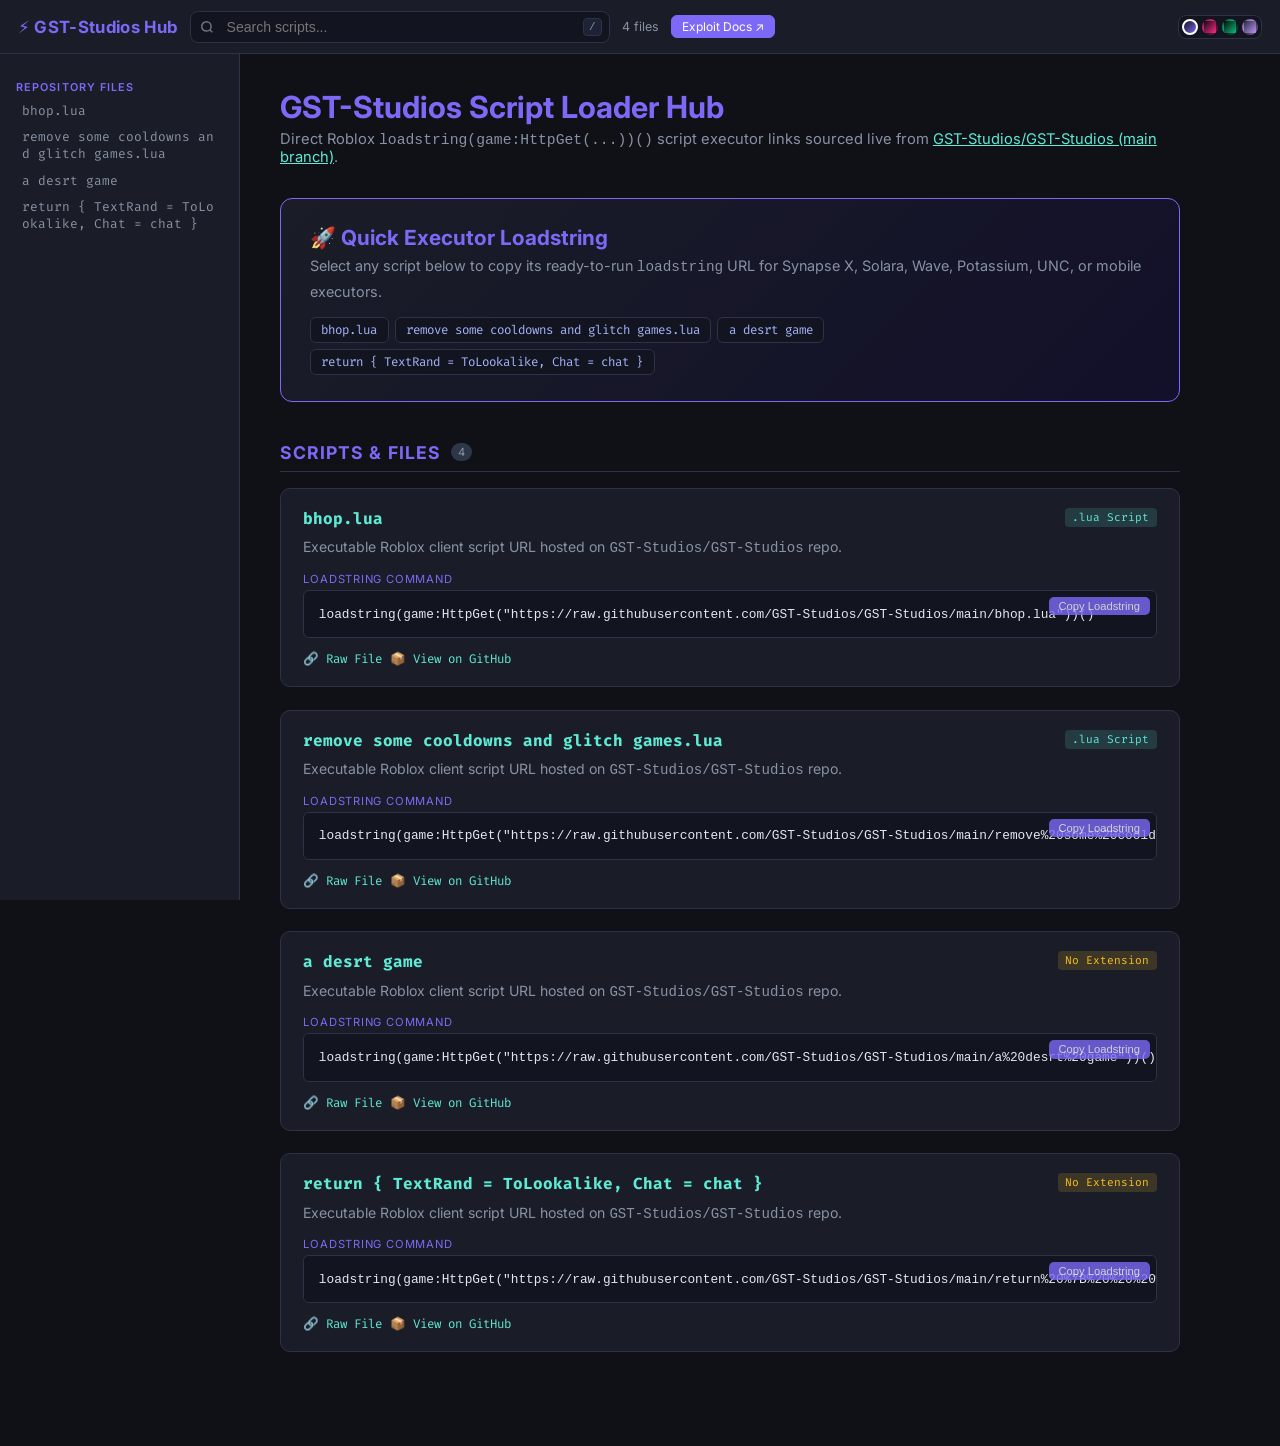
==== index.html @ d47f7b79 "Add files via upload" ====
<!DOCTYPE html>
<html lang="en">
<head>
  <meta charset="UTF-8" />
  <meta name="viewport" content="width=device-width, initial-scale=1.0"/>
  <title>GST Studios — Roblox Scripts Hub</title>
  <link rel="preconnect" href="https://fonts.googleapis.com">
  <link rel="preconnect" href="https://fonts.gstatic.com" crossorigin>
  <link href="https://fonts.googleapis.com/css2?family=Fira+Code:wght@400;500;600&family=Inter:wght@300;400;500;600;700;800&display=swap" rel="stylesheet">
  <style>
    :root {
      --bg: #0f1117;
      --surface: #1a1d27;
      --surface2: #1e2235;
      --border: #2e3147;
      --accent: #7c6af7;
      --accent-glow: rgba(124, 106, 247, 0.35);
      --accent2: #5eead4;
      --accent3: #f472b6;
      --text: #e2e8f0;
      --muted: #8892a4;
      --code-bg: #12151f;
      --tag: #2d3748;
      --warn: #fbbf24;
      --green: #86efac;
      --red: #f87171;
      --radius-sm: 6px;
      --radius-md: 10px;
      --radius-lg: 14px;
      --shadow: 0 10px 30px -10px rgba(0, 0, 0, 0.5);
    }

    [data-theme="cyberpunk"] {
      --bg: #0d0914;
      --surface: #161224;
      --surface2: #211a36;
      --border: #3c2a60;
      --accent: #ff2a85;
      --accent-glow: rgba(255, 42, 133, 0.4);
      --accent2: #00f0ff;
      --accent3: #ffe600;
      --text: #f0f3fe;
      --muted: #9a8bb8;
      --code-bg: #0a0710;
    }

    [data-theme="matrix"] {
      --bg: #050b06;
      --surface: #0a160c;
      --surface2: #102414;
      --border: #1a3c21;
      --accent: #10b981;
      --accent-glow: rgba(16, 185, 129, 0.4);
      --accent2: #34d399;
      --accent3: #a7f3d0;
      --text: #d1fae5;
      --muted: #5eead4;
      --code-bg: #020503;
    }

    [data-theme="dracula"] {
      --bg: #282a36;
      --surface: #343746;
      --surface2: #44475a;
      --border: #6272a4;
      --accent: #bd93f9;
      --accent-glow: rgba(189, 147, 249, 0.4);
      --accent2: #8be9fd;
      --accent3: #ff79c6;
      --text: #f8f8f2;
      --muted: #6272a4;
      --code-bg: #1e1f29;
    }

    * { box-sizing: border-box; margin: 0; padding: 0; }
    html { scroll-behavior: smooth; }
    body {
      background: var(--bg);
      color: var(--text);
      font-family: 'Segoe UI', 'Inter', system-ui, sans-serif;
      display: flex;
      min-height: 100vh;
      font-size: 15px;
    }

    /* ── TOP BAR ── */
    #topbar {
      position: fixed; top: 0; left: 0; right: 0; height: 54px;
      background: var(--surface); border-bottom: 1px solid var(--border);
      display: flex; align-items: center; gap: 12px;
      padding: 0 18px; z-index: 200;
    }
    #topbar .logo {
      color: var(--accent); font-weight: 700; font-size: 1.05rem;
      white-space: nowrap; letter-spacing: 0.02em; display: flex; align-items: center; gap: 8px;
    }
    #search-wrap { flex: 1; max-width: 420px; position: relative; }
    #search {
      width: 100%; background: var(--code-bg); border: 1px solid var(--border); border-radius: 8px;
      color: var(--text); padding: 7px 32px 7px 36px; font-size: 0.88rem; outline: none;
      transition: border-color .15s;
    }
    #search:focus { border-color: var(--accent); }
    #search-wrap svg { position: absolute; left: 10px; top: 50%; transform: translateY(-50%); opacity: .45; pointer-events: none; }
    .kbd-shortcut {
      position: absolute; right: 8px; top: 50%; transform: translateY(-50%);
      background: var(--surface2); border: 1px solid var(--border);
      color: var(--muted); font-size: 0.68rem; font-family: monospace;
      padding: 2px 5px; border-radius: 4px; pointer-events: none;
    }
    #search-count { color: var(--muted); font-size: 0.78rem; white-space: nowrap; }
    #filter-wrap { display: flex; gap: 6px; flex-wrap: wrap; }
    .filter-btn {
      background: var(--tag); border: 1px solid var(--border); color: var(--muted);
      border-radius: 6px; padding: 3px 10px; font-size: 0.75rem; cursor: pointer;
      transition: all .15s; white-space: nowrap;
    }
    .filter-btn:hover, .filter-btn.active { background: var(--accent); border-color: var(--accent); color: #fff; }

    .theme-selector {
      display: flex; gap: 4px; background: var(--code-bg); padding: 3px;
      border: 1px solid var(--border); border-radius: 8px; margin-left: auto;
    }
    .theme-dot {
      width: 16px; height: 16px; border-radius: 50%; cursor: pointer;
      border: 2px solid transparent; transition: transform 0.2s;
    }
    .theme-dot:hover { transform: scale(1.15); }
    .theme-dot.active { border-color: #fff; }
    .theme-dot.default { background: linear-gradient(135deg, #0f1117, #7c6af7); }
    .theme-dot.cyberpunk { background: linear-gradient(135deg, #0d0914, #ff2a85); }
    .theme-dot.matrix { background: linear-gradient(135deg, #050b06, #10b981); }
    .theme-dot.dracula { background: linear-gradient(135deg, #282a36, #bd93f9); }

    .menu-toggle {
      display: none; background: none; border: none; color: var(--text);
      font-size: 1.2rem; cursor: pointer; padding: 4px;
    }

    /* ── SIDEBAR ── */
    nav {
      width: 240px; min-width: 200px; background: var(--surface);
      border-right: 1px solid var(--border); height: calc(100vh - 54px);
      position: fixed; top: 54px; left: 0; bottom: 0;
      overflow-y: auto; padding: 0.8rem 0; z-index: 100;
    }
    nav::-webkit-scrollbar { width: 4px; }
    nav::-webkit-scrollbar-thumb { background: var(--border); border-radius: 4px; }
    nav .nav-section {
      color: var(--accent); font-size: 0.68rem; text-transform: uppercase;
      letter-spacing: .1em; padding: .8rem 1rem .2rem; font-weight: 600;
      display: flex; justify-content: space-between; align-items: center;
    }
    nav a {
      display: block; padding: .3rem 1rem; color: var(--muted);
      text-decoration: none; font-size: 0.8rem; transition: color .12s, background .12s;
      border-radius: 4px; margin: 0 .4rem; word-break: break-all; font-family: 'Fira Code', monospace;
    }
    nav a:hover { color: var(--accent2); background: var(--surface2); }
    nav a.active { color: var(--accent2); background: var(--surface2); font-weight: 600; border-left: 2px solid var(--accent2); }

    /* ── MAIN ── */
    main { margin-left: 240px; margin-top: 54px; padding: 2.2rem 2.5rem 5rem 2.5rem; max-width: 980px; width: 100%; }
    .page-title { font-size: 1.9rem; color: var(--accent); margin-bottom: .3rem; font-weight: 700; }
    .subtitle { color: var(--muted); margin-bottom: 2rem; font-size: .92rem; }

    /* ── HERO CARD ── */
    .hero-card {
      background: linear-gradient(135deg, #1a1d27 0%, #12102a 100%);
      border: 1px solid var(--accent); border-radius: 12px; padding: 1.6rem 1.8rem; margin-bottom: 2rem;
    }
    .hero-card h2 { font-size: 1.3rem; color: var(--accent); margin-bottom: .3rem; }
    .hero-card p { color: var(--muted); font-size: .9rem; line-height: 1.7; margin-bottom: .8rem; }
    .pill-grid { display: flex; flex-wrap: wrap; gap: 6px; margin-top: .6rem; }
    .pill {
      background: var(--code-bg); border: 1px solid var(--border); border-radius: 6px;
      padding: .25rem .65rem; font-family: 'Fira Code', monospace; font-size: .78rem; color: #a5b4fc;
      text-decoration: none; cursor: pointer; transition: all 0.15s;
    }
    .pill:hover { border-color: var(--accent2); color: var(--accent2); }

    /* ── SECTION HEADERS ── */
    .section-header {
      margin: 2.5rem 0 1rem; padding-bottom: .5rem;
      border-bottom: 1px solid var(--border);
      display: flex; align-items: center; gap: 10px;
    }
    .section-header h2 { font-size: 1.1rem; color: var(--accent); text-transform: uppercase; letter-spacing: .06em; }
    .section-count { background: var(--tag); color: var(--muted); font-size: .7rem; padding: 2px 7px; border-radius: 10px; }

    /* ── SCRIPT CARDS ── */
    .fn-card {
      background: var(--surface); border: 1px solid var(--border);
      border-radius: 10px; margin-bottom: 1.4rem; padding: 1.2rem 1.4rem;
      scroll-margin-top: 64px; transition: border-color .15s;
    }
    .fn-card:hover { border-color: #3e4260; }
    .fn-card.hidden { display: none; }
    .fn-card .fn-header { display: flex; align-items: flex-start; justify-content: space-between; gap: 8px; margin-bottom: .4rem; }
    .fn-card h3 { font-size: 1rem; color: var(--accent2); font-family: 'Fira Code', monospace; word-break: break-all; }
    .tag {
      display: inline-block; background: var(--tag); color: var(--accent2); border-radius: 4px;
      font-size: .7rem; padding: .12rem .45rem; font-family: 'Fira Code', monospace;
    }
    .tag.no-ext { color: var(--warn); background: rgba(251, 191, 36, 0.15); }
    .tag.lua { color: var(--accent2); background: rgba(94, 234, 212, 0.15); }

    .fn-card p { color: var(--muted); font-size: .88rem; line-height: 1.65; margin-bottom: .7rem; }
    .fn-card .example-label { font-size: .7rem; color: var(--accent); text-transform: uppercase; letter-spacing: .07em; margin-bottom: .25rem; }
    .pre-wrap { position: relative; }
    pre {
      background: var(--code-bg); border-radius: 6px; padding: .8rem 0.9rem;
      font-family: 'Fira Code', monospace; font-size: .8rem;
      color: #e2e8f0; overflow-x: auto; border: 1px solid var(--border); line-height: 1.55;
    }
    .copy-btn {
      position: absolute; top: 7px; right: 7px;
      background: var(--accent); color: #fff; border: none; border-radius: 5px;
      padding: .2rem .6rem; font-size: .7rem; cursor: pointer; opacity: .8; transition: opacity .15s;
    }
    .copy-btn:hover { opacity: 1; }
    .copy-btn.copied { background: #22c55e; }

    .card-actions {
      display: flex; gap: 8px; margin-top: 0.8rem;
    }
    .link-btn {
      color: var(--accent2); font-size: 0.78rem; text-decoration: none;
      font-family: 'Fira Code', monospace; display: inline-flex; align-items: center; gap: 4px;
      transition: color 0.15s;
    }
    .link-btn:hover { color: #fff; text-decoration: underline; }

    .no-results { text-align: center; color: var(--muted); padding: 4rem 0; font-size: .95rem; }
    .no-results span { font-size: 2.5rem; display: block; margin-bottom: .5rem; }

    /* TOAST */
    #toast {
      position: fixed; bottom: 20px; right: 20px; background: var(--surface2);
      border: 1px solid var(--accent); color: var(--text); padding: 10px 16px;
      border-radius: 8px; font-size: 0.85rem; z-index: 1000; opacity: 0; transform: translateY(20px);
      transition: all 0.3s ease; pointer-events: none;
    }
    #toast.show { opacity: 1; transform: translateY(0); }

    /* SCROLLBAR */
    ::-webkit-scrollbar { width: 6px; height: 6px; }
    ::-webkit-scrollbar-track { background: transparent; }
    ::-webkit-scrollbar-thumb { background: var(--border); border-radius: 4px; }

    @media (max-width: 900px) {
      .menu-toggle { display: block; }
      nav { transform: translateX(-100%); width: 260px; }
      nav.open { transform: translateX(0); }
      main { margin-left: 0; padding: 1.5rem 1rem; }
    }
  </style>
</head>
<body>

  <!-- TOPBAR -->
  <div id="topbar">
    <button class="menu-toggle" id="menuToggle">☰</button>
    <div class="logo">⚡ GST-Studios Hub</div>
    <div id="search-wrap">
      <svg width="14" height="14" viewBox="0 0 24 24" fill="none" stroke="currentColor" stroke-width="2.5"><circle cx="11" cy="11" r="8"/><path d="m21 21-4.35-4.35"/></svg>
      <input id="search" type="text" placeholder="Search scripts..." autocomplete="off" spellcheck="false"/>
      <span class="kbd-shortcut">/</span>
    </div>
    <span id="search-count"></span>
    <div id="filter-wrap">
      <a href="http://gst-studios.github.io/exploitdocs.html" target="_blank" class="filter-btn" style="text-decoration:none; display:inline-flex; align-items:center; gap:4px; background:var(--accent); color:#fff; border-color:var(--accent);">Exploit Docs ↗</a>
    </div>
    <div class="theme-selector">
      <div class="theme-dot default active" data-theme="default" title="Default Dark"></div>
      <div class="theme-dot cyberpunk" data-theme="cyberpunk" title="Cyberpunk"></div>
      <div class="theme-dot matrix" data-theme="matrix" title="Matrix"></div>
      <div class="theme-dot dracula" data-theme="dracula" title="Dracula"></div>
    </div>
  </div>

  <!-- SIDEBAR -->
  <nav id="sidebar">
    <div class="nav-section">Repository Files</div>
    <div id="sidebar-links">
      <!-- Dynamic sidebar links rendered via JS -->
    </div>
  </nav>

  <!-- MAIN -->
  <main id="main-content">
    <h1 class="page-title">GST-Studios Script Loader Hub</h1>
    <p class="subtitle">Direct Roblox <code>loadstring(game:HttpGet(...))()</code> script executor links sourced live from <a href="https://github.com/GST-Studios/GST-Studios/tree/main" target="_blank" style="color:var(--accent2);">GST-Studios/GST-Studios (main branch)</a>.</p>

    <div class="hero-card">
      <h2>🚀 Quick Executor Loadstring</h2>
      <p>Select any script below to copy its ready-to-run <code>loadstring</code> URL for Synapse X, Solara, Wave, Potassium, UNC, or mobile executors.</p>
      <div class="pill-grid" id="quick-pills">
        <!-- Quick pills auto filled -->
      </div>
    </div>

    <div id="no-results" class="no-results" style="display:none;">
      <span>🔍</span>No scripts match your search query.
    </div>

    <div class="section-header">
      <h2>Scripts & Files</h2>
      <span class="section-count" id="total-count">0</span>
    </div>

    <div id="cards-container">
      <!-- Script cards auto-rendered here -->
    </div>
  </main>

  <div id="toast">Copied loadstring to clipboard!</div>

  <script>
    // Fallback file list from GST-Studios/GST-Studios (main branch)
    const fallbackFiles = [
      { path: "bhop.lua", type: "lua" },
      { path: "remove some cooldowns and glitch games.lua", type: "lua" },
      { path: "a desrt game", type: "no-ext" },
      { path: "return {     TextRand = ToLookalike,     Chat = chat }", type: "no-ext" }
    ];

    const repoOwner = "GST-Studios";
    const repoName = "GST-Studios";
    const branch = "main";
    const rawBaseUrl = `https://raw.githubusercontent.com/${repoOwner}/${repoName}/${branch}/`;

    const searchInput = document.getElementById('search');
    const searchCount = document.getElementById('search-count');
    const totalCountEl = document.getElementById('total-count');
    const cardsContainer = document.getElementById('cards-container');
    const sidebarLinksEl = document.getElementById('sidebar-links');
    const quickPillsEl = document.getElementById('quick-pills');
    const noResults = document.getElementById('no-results');
    const toast = document.getElementById('toast');
    const filterBtns = document.querySelectorAll('.filter-btn');

    let currentCategory = 'all';
    let loadedFiles = [];

    function makeCardId(path) {
      return 'file-' + path.replace(/[^a-zA-Z0-9_-]/g, '-').toLowerCase();
    }

    function encodePath(path) {
      return path.split('/').map(segment => encodeURIComponent(segment)).join('/');
    }

    function renderFiles(files) {
      loadedFiles = files;
      cardsContainer.innerHTML = '';
      sidebarLinksEl.innerHTML = '';
      quickPillsEl.innerHTML = '';

      totalCountEl.textContent = files.length;

      files.forEach(file => {
        const id = makeCardId(file.path);
        const encoded = encodePath(file.path);
        const rawUrl = rawBaseUrl + encoded;
        const githubUrl = `https://github.com/${repoOwner}/${repoName}/blob/${branch}/${encoded}`;
        const loadstringCode = `loadstring(game:HttpGet("${rawUrl}"))()`;
        const isLua = file.path.endsWith('.lua');
        const cat = isLua ? 'lua' : 'no-ext';
        const tagText = isLua ? '.lua Script' : 'No Extension';

        // Sidebar link
        const a = document.createElement('a');
        a.href = '#' + id;
        a.textContent = file.path;
        sidebarLinksEl.appendChild(a);

        // Quick pill
        const pill = document.createElement('a');
        pill.className = 'pill';
        pill.href = '#' + id;
        pill.textContent = file.path;
        quickPillsEl.appendChild(pill);

        // Function Card
        const card = document.createElement('div');
        card.className = 'fn-card';
        card.id = id;
        card.dataset.category = cat;
        card.dataset.path = file.path.toLowerCase();

        card.innerHTML = `
          <div class="fn-header">
            <h3>${escapeHtml(file.path)}</h3>
            <span class="tag ${cat}">${tagText}</span>
          </div>
          <p>Executable Roblox client script URL hosted on <code>GST-Studios/${repoName}</code> repo.</p>
          <div class="example-label">Loadstring Command</div>
          <div class="pre-wrap">
            <button class="copy-btn" onclick="copyText('${escapeQuotes(loadstringCode)}')">Copy Loadstring</button>
            <pre><code>${escapeHtml(loadstringCode)}</code></pre>
          </div>
          <div class="card-actions">
            <a class="link-btn" href="${rawUrl}" target="_blank">🔗 Raw File</a>
            <a class="link-btn" href="${githubUrl}" target="_blank">📦 View on GitHub</a>
          </div>
        `;

        cardsContainer.appendChild(card);
      });

      updateFilter();
    }

    function escapeHtml(str) {
      return str.replace(/&/g, "&amp;").replace(/</g, "&lt;").replace(/>/g, "&gt;").replace(/"/g, "&quot;");
    }

    function escapeQuotes(str) {
      return str.replace(/\\/g, '\\\\').replace(/'/g, "\\'").replace(/"/g, '\\"');
    }

    function copyText(text) {
      navigator.clipboard.writeText(text).then(() => {
        showToast("Copied loadstring to clipboard!");
      }).catch(() => {
        // Fallback
        const textarea = document.createElement('textarea');
        textarea.value = text;
        document.body.appendChild(textarea);
        textarea.select();
        document.execCommand('copy');
        document.body.removeChild(textarea);
        showToast("Copied loadstring to clipboard!");
      });
    }

    function showToast(msg) {
      toast.textContent = msg;
      toast.classList.add('show');
      setTimeout(() => toast.classList.remove('show'), 2000);
    }

    function updateFilter() {
      const q = searchInput.value.toLowerCase().trim();
      const cards = cardsContainer.querySelectorAll('.fn-card');
      let visible = 0;

      cards.forEach(card => {
        const cat = card.dataset.category;
        const text = card.innerText.toLowerCase();
        const matchesCat = (currentCategory === 'all' || cat === currentCategory);
        const matchesSearch = !q || text.includes(q);

        if (matchesCat && matchesSearch) {
          card.classList.remove('hidden');
          visible++;
        } else {
          card.classList.add('hidden');
        }
      });

      searchCount.textContent = `${visible} file${visible === 1 ? '' : 's'}`;
      noResults.style.display = visible === 0 ? 'block' : 'none';
    }

    // Fetch live from GitHub tree API
    async function fetchRepoTree() {
      try {
        const res = await fetch(`https://api.github.com/repos/${repoOwner}/${repoName}/git/trees/${branch}?recursive=1`);
        if (!res.ok) throw new Error('API Rate Limit or Error');
        const data = await res.json();
        
        const files = (data.tree || [])
          .filter(item => item.type === 'blob')
          .filter(item => {
            const name = item.path;
            if (name.startsWith('.')) return false;
            if (name.toLowerCase() === 'readme.md') return false;
            // .lua OR no extension
            const hasExt = name.includes('.') && !name.endsWith('/');
            const isLua = name.endsWith('.lua');
            return isLua || !hasExt;
          })
          .map(item => ({
            path: item.path,
            type: item.path.endsWith('.lua') ? 'lua' : 'no-ext'
          }));

        if (files.length > 0) {
          renderFiles(files);
          return;
        }
      } catch (err) {
        console.warn('Using fallback file list:', err);
      }
      renderFiles(fallbackFiles);
    }

    filterBtns.forEach(btn => {
      btn.addEventListener('click', () => {
        filterBtns.forEach(b => b.classList.remove('active'));
        btn.classList.add('active');
        currentCategory = btn.dataset.cat;
        updateFilter();
      });
    });

    searchInput.addEventListener('input', updateFilter);

    window.addEventListener('keydown', e => {
      if (e.key === '/' && document.activeElement !== searchInput) {
        e.preventDefault();
        searchInput.focus();
      }
    });

    // Theme selector
    document.querySelectorAll('.theme-dot').forEach(dot => {
      dot.addEventListener('click', () => {
        document.querySelectorAll('.theme-dot').forEach(d => d.classList.remove('active'));
        dot.classList.add('active');
        const theme = dot.dataset.theme;
        if (theme === 'default') document.documentElement.removeAttribute('data-theme');
        else document.documentElement.setAttribute('data-theme', theme);
      });
    });

    // Mobile nav toggle
    document.getElementById('menuToggle').addEventListener('click', () => {
      document.getElementById('sidebar').classList.toggle('open');
    });

    // Init
    fetchRepoTree();
  </script>
</body>
</html>
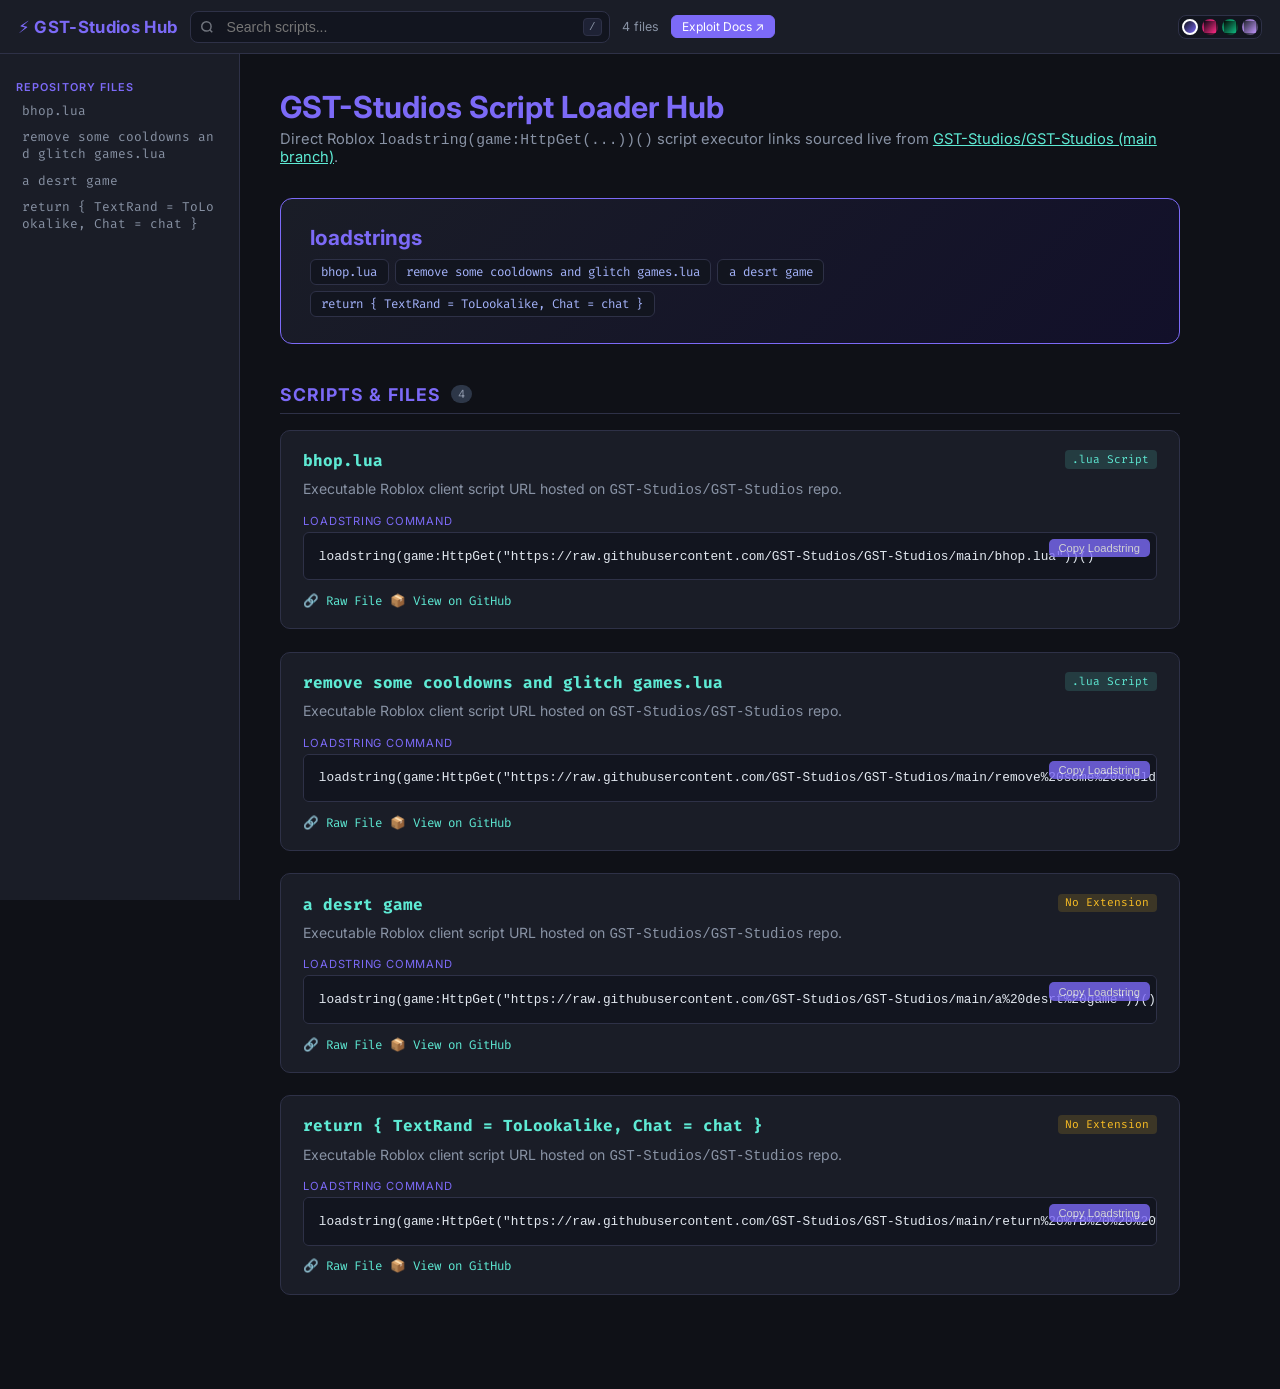
==== commit 00ce6214: "Update index.html" ====
--- a/index.html
+++ b/index.html
@@ -269,7 +269,7 @@
     </div>
     <span id="search-count"></span>
     <div id="filter-wrap">
-      <a href="http://gst-studios.github.io/exploitdocs.html" target="_blank" class="filter-btn" style="text-decoration:none; display:inline-flex; align-items:center; gap:4px; background:var(--accent); color:#fff; border-color:var(--accent);">Exploit Docs ↗</a>
+      <a href="https://gst-studios.github.io/GST-Studios/exploitdocs.html" target="_blank" class="filter-btn" style="text-decoration:none; display:inline-flex; align-items:center; gap:4px; background:var(--accent); color:#fff; border-color:var(--accent);">Exploit Docs ↗</a>
     </div>
     <div class="theme-selector">
       <div class="theme-dot default active" data-theme="default" title="Default Dark"></div>
@@ -293,8 +293,7 @@
     <p class="subtitle">Direct Roblox <code>loadstring(game:HttpGet(...))()</code> script executor links sourced live from <a href="https://github.com/GST-Studios/GST-Studios/tree/main" target="_blank" style="color:var(--accent2);">GST-Studios/GST-Studios (main branch)</a>.</p>
 
     <div class="hero-card">
-      <h2>🚀 Quick Executor Loadstring</h2>
-      <p>Select any script below to copy its ready-to-run <code>loadstring</code> URL for Synapse X, Solara, Wave, Potassium, UNC, or mobile executors.</p>
+      <h2>loadstrings</h2>
       <div class="pill-grid" id="quick-pills">
         <!-- Quick pills auto filled -->
       </div>
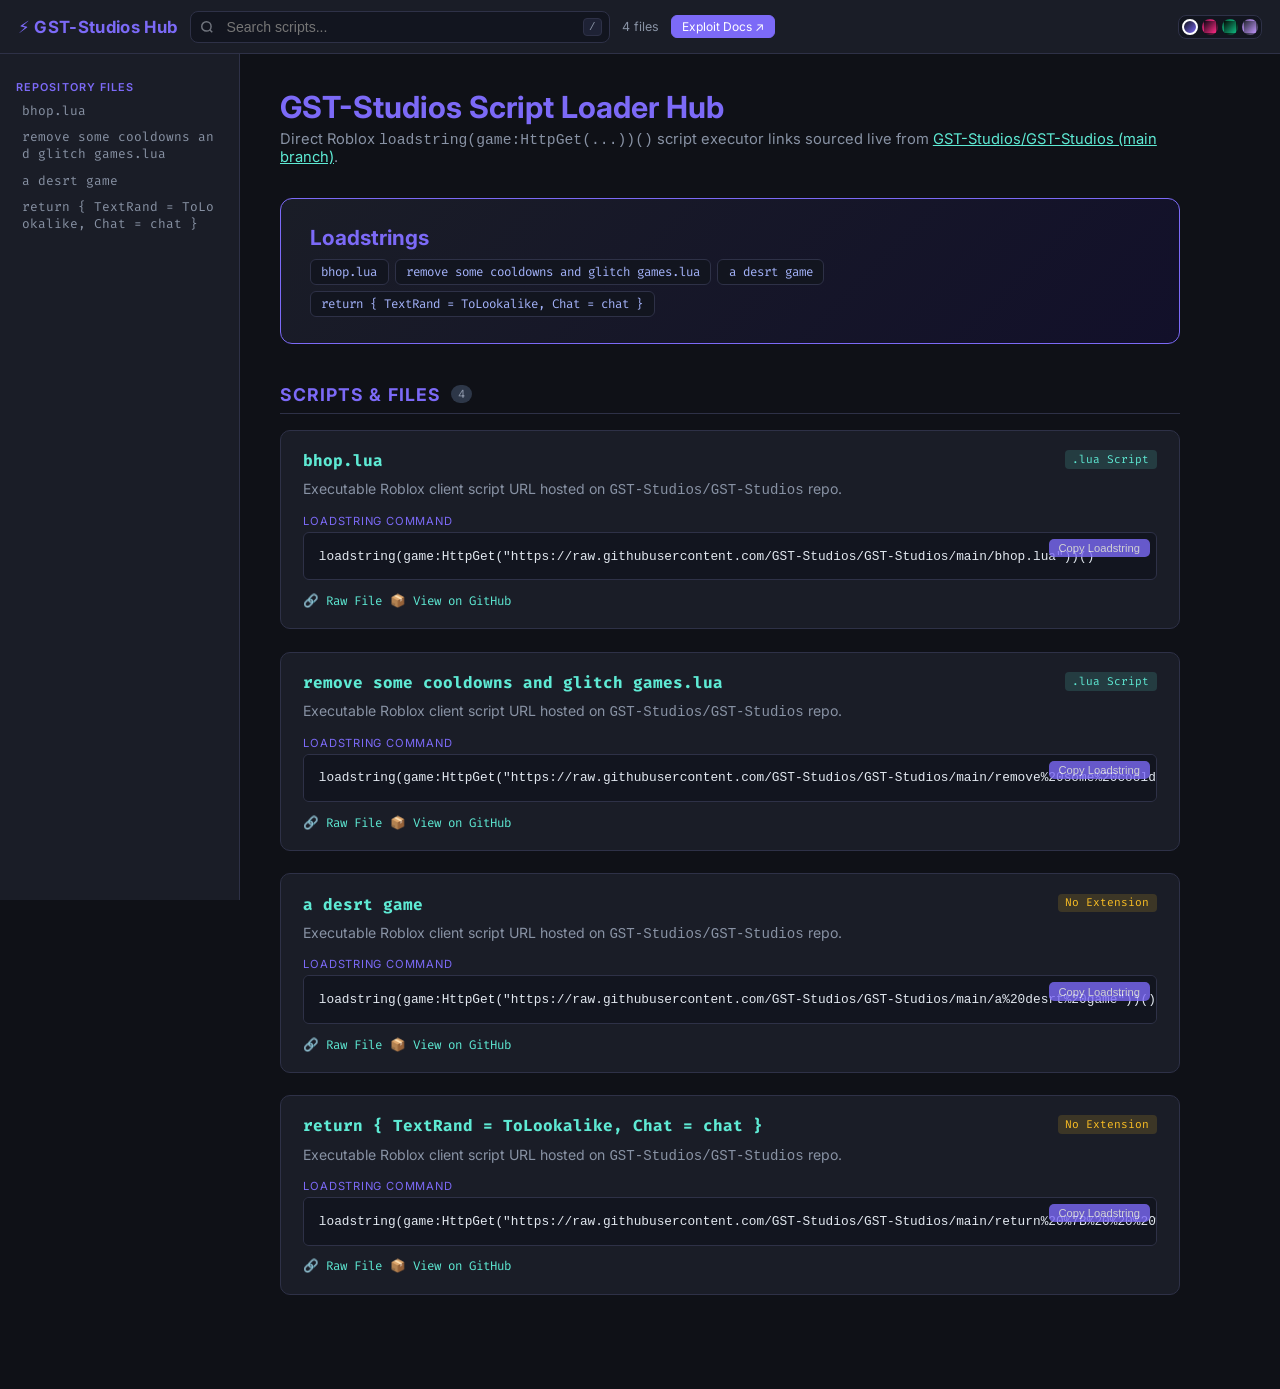
==== commit 4cd24709: "Correct header casing from 'loadstrings' to 'Loadstrings'" ====
--- a/index.html
+++ b/index.html
@@ -293,7 +293,7 @@
     <p class="subtitle">Direct Roblox <code>loadstring(game:HttpGet(...))()</code> script executor links sourced live from <a href="https://github.com/GST-Studios/GST-Studios/tree/main" target="_blank" style="color:var(--accent2);">GST-Studios/GST-Studios (main branch)</a>.</p>
 
     <div class="hero-card">
-      <h2>loadstrings</h2>
+      <h2>Loadstrings</h2>
       <div class="pill-grid" id="quick-pills">
         <!-- Quick pills auto filled -->
       </div>
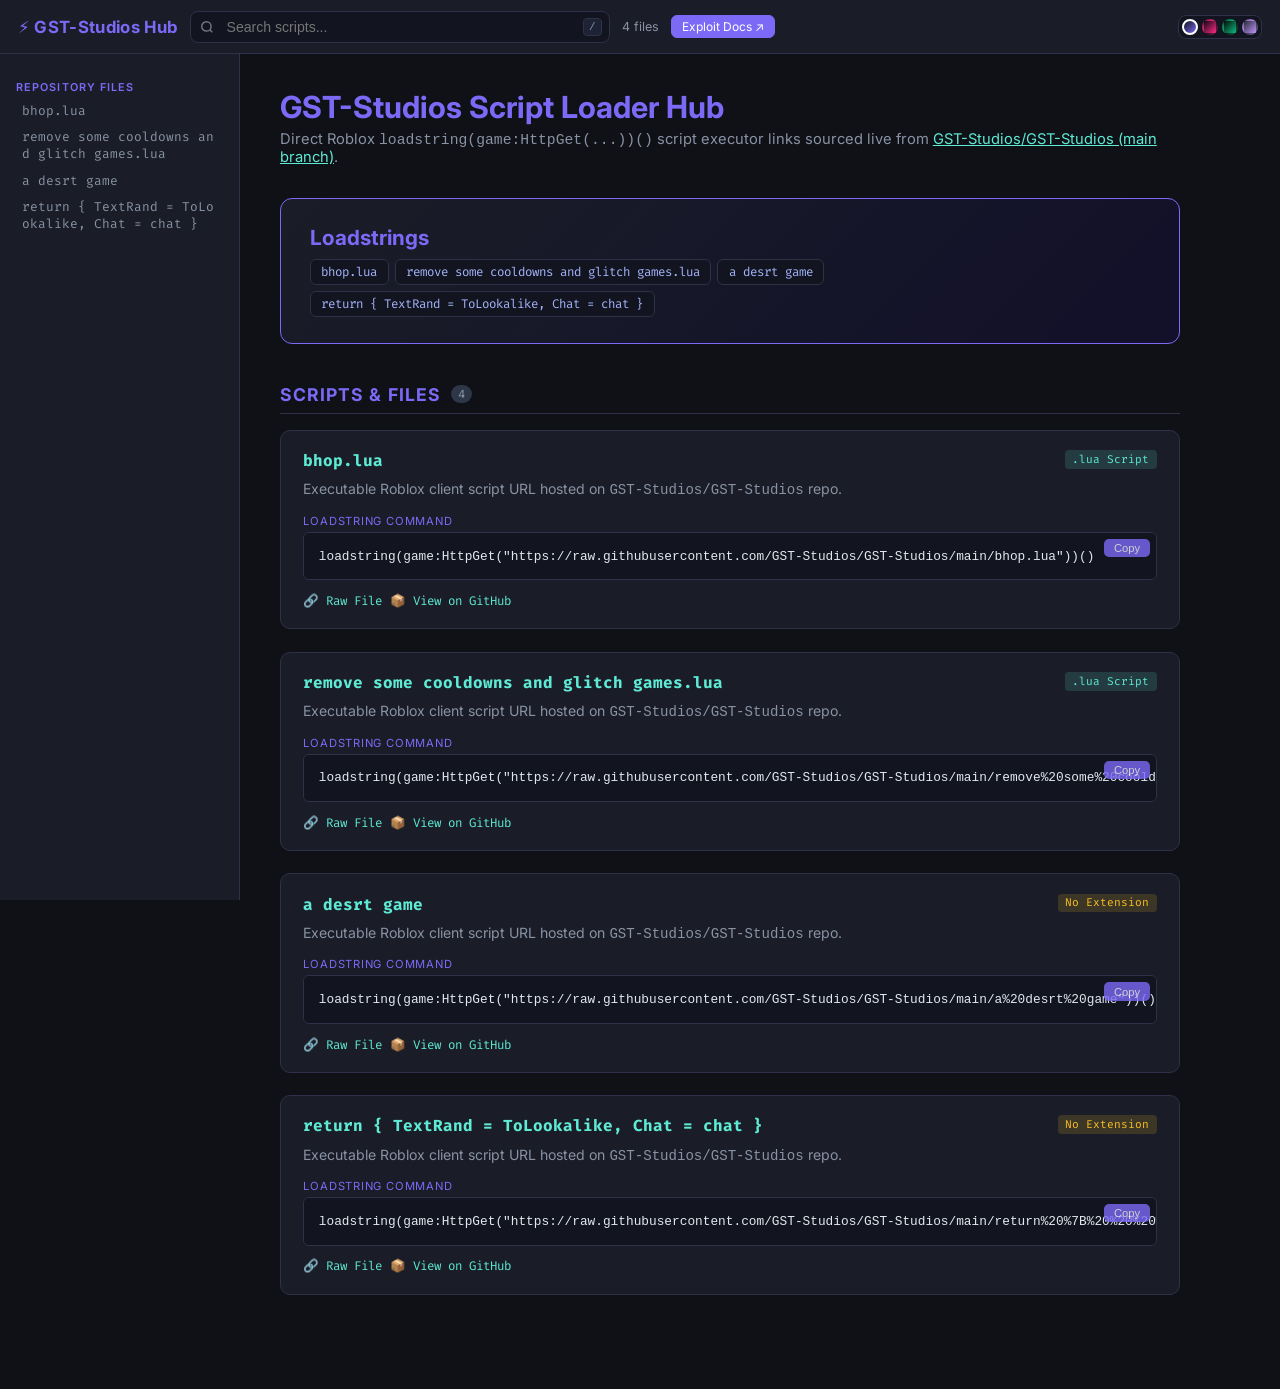
==== commit ad8a0e41: "Update index.html" ====
--- a/index.html
+++ b/index.html
@@ -197,10 +197,10 @@
     .fn-card:hover { border-color: #3e4260; }
     .fn-card.hidden { display: none; }
     .fn-card .fn-header { display: flex; align-items: flex-start; justify-content: space-between; gap: 8px; margin-bottom: .4rem; }
-    .fn-card h3 { font-size: 1rem; color: var(--accent2); font-family: 'Fira Code', monospace; word-break: break-all; }
+    .fn-card h3 { font-size: 1rem; color: var(--accent2); font-family: 'Fira Code', monospace; word-break: break-word; overflow-wrap: anywhere; }
     .tag {
       display: inline-block; background: var(--tag); color: var(--accent2); border-radius: 4px;
-      font-size: .7rem; padding: .12rem .45rem; font-family: 'Fira Code', monospace;
+      font-size: .7rem; padding: .12rem .45rem; font-family: 'Fira Code', monospace; flex-shrink: 0;
     }
     .tag.no-ext { color: var(--warn); background: rgba(251, 191, 36, 0.15); }
     .tag.lua { color: var(--accent2); background: rgba(94, 234, 212, 0.15); }
@@ -209,7 +209,7 @@
     .fn-card .example-label { font-size: .7rem; color: var(--accent); text-transform: uppercase; letter-spacing: .07em; margin-bottom: .25rem; }
     .pre-wrap { position: relative; }
     pre {
-      background: var(--code-bg); border-radius: 6px; padding: .8rem 0.9rem;
+      background: var(--code-bg); border-radius: 6px; padding: .8rem 4rem .8rem 0.9rem;
       font-family: 'Fira Code', monospace; font-size: .8rem;
       color: #e2e8f0; overflow-x: auto; border: 1px solid var(--border); line-height: 1.55;
     }
@@ -396,7 +396,7 @@
           <p>Executable Roblox client script URL hosted on <code>GST-Studios/${repoName}</code> repo.</p>
           <div class="example-label">Loadstring Command</div>
           <div class="pre-wrap">
-            <button class="copy-btn" onclick="copyText('${escapeQuotes(loadstringCode)}')">Copy Loadstring</button>
+            <button class="copy-btn" onclick="copyText('${escapeQuotes(loadstringCode)}')">Copy</button>
             <pre><code>${escapeHtml(loadstringCode)}</code></pre>
           </div>
           <div class="card-actions">
@@ -463,10 +463,12 @@
       noResults.style.display = visible === 0 ? 'block' : 'none';
     }
 
+    let lastKnownFilePaths = [];
+
     // Fetch live from GitHub tree API
     async function fetchRepoTree() {
       try {
-        const res = await fetch(`https://api.github.com/repos/${repoOwner}/${repoName}/git/trees/${branch}?recursive=1`);
+        const res = await fetch(`https://api.github.com/repos/${repoOwner}/${repoName}/git/trees/${branch}?recursive=1&t=${Date.now()}`);
         if (!res.ok) throw new Error('API Rate Limit or Error');
         const data = await res.json();
         
@@ -487,6 +489,14 @@
           }));
 
         if (files.length > 0) {
+          const currentPaths = files.map(f => f.path);
+          if (lastKnownFilePaths.length > 0) {
+            const newFiles = currentPaths.filter(p => !lastKnownFilePaths.includes(p));
+            if (newFiles.length > 0) {
+              showToast(`✨ ${newFiles.length} new script${newFiles.length === 1 ? '' : 's'} added!`);
+            }
+          }
+          lastKnownFilePaths = currentPaths;
           renderFiles(files);
           return;
         }
@@ -530,8 +540,12 @@
       document.getElementById('sidebar').classList.toggle('open');
     });
 
-    // Init
+    // Render immediately (0ms instant UI load)
+    renderFiles(fallbackFiles);
+    // Initial fetch
     fetchRepoTree();
+    // Auto-poll GitHub every 10 seconds for real-time updates
+    setInterval(fetchRepoTree, 10000);
   </script>
 </body>
 </html>
